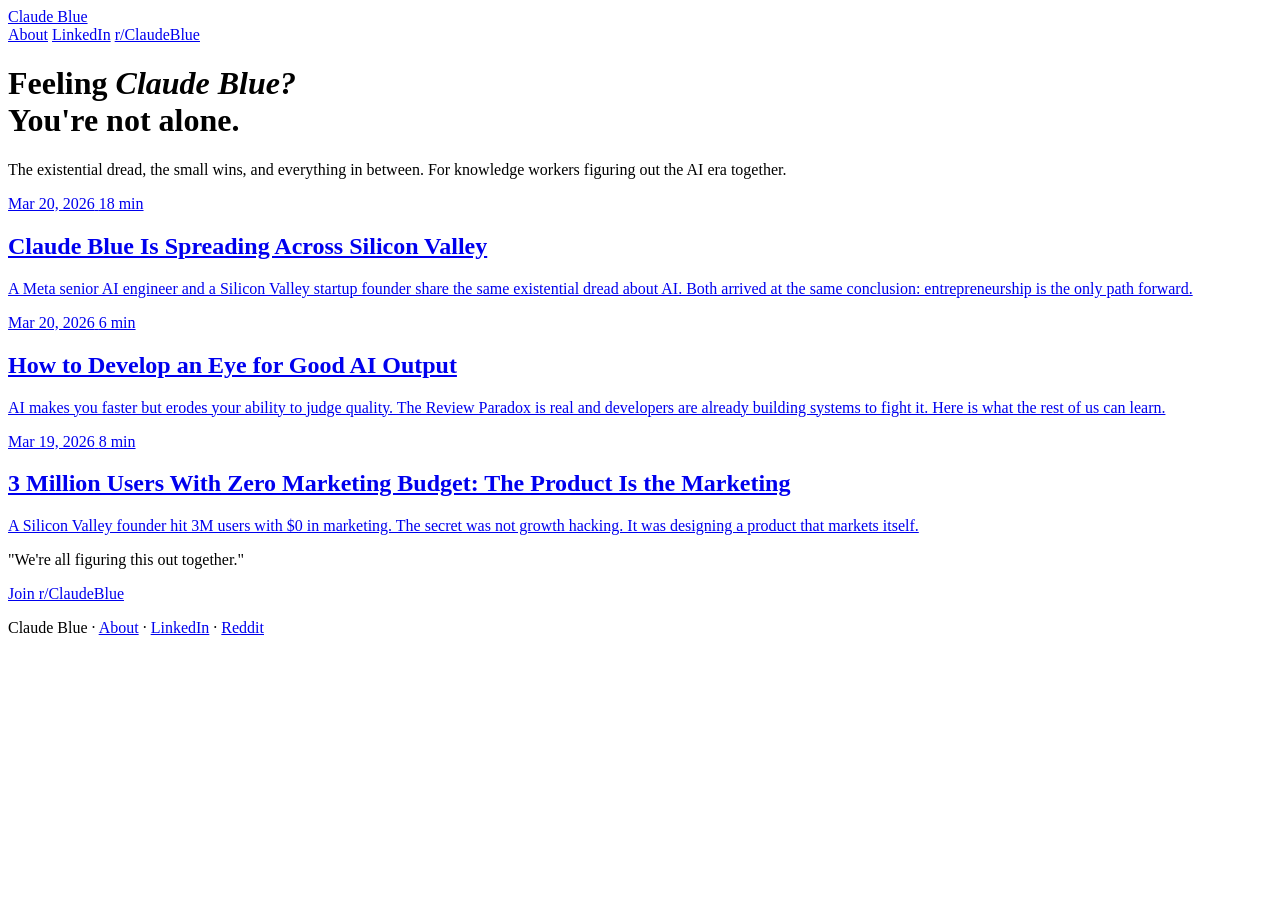
==== index.html @ cde7e664 "Create index.html" ====
<!DOCTYPE html>
<html lang="en">
<head>
    <meta charset="UTF-8">
    <meta name="viewport" content="width=device-width, initial-scale=1.0">
    <title>Claude Blue</title>
    <meta name="description" content="Feeling Claude Blue? You're not alone. The existential dread, the small wins, and everything in between. For knowledge workers figuring out the AI era together.">
    <meta name="author" content="Patrick Han">

    <meta property="og:title" content="Claude Blue">
    <meta property="og:description" content="The existential dread, the small wins, and everything in between. For knowledge workers figuring out the AI era together.">
    <meta property="og:type" content="website">
    <meta property="og:url" content="https://claudeblue.com">
    <meta name="twitter:card" content="summary">

    <script type="application/ld+json">
    {
        "@context": "https://schema.org",
        "@type": "Blog",
        "name": "Claude Blue",
        "description": "Practical AI insights for non-technical knowledge workers navigating the AI era",
        "url": "https://claudeblue.com",
        "author": {
            "@type": "Person",
            "name": "Patrick Han",
            "url": "https://www.linkedin.com/in/patrickwjhan/",
            "sameAs": [
                "https://www.linkedin.com/in/patrickwjhan/",
                "https://www.reddit.com/r/ClaudeBlue/"
            ]
        },
        "inLanguage": "en"
    }
    </script>

    <link rel="stylesheet" href="css/style.css">
    <link rel="preconnect" href="https://fonts.googleapis.com">
    <link rel="preconnect" href="https://fonts.gstatic.com" crossorigin>
    <link href="https://fonts.googleapis.com/css2?family=Inter:wght@400;500&family=Source+Serif+4:ital,wght@0,400;0,600;1,400&display=swap" rel="stylesheet">
</head>
<body>
    <nav class="nav">
        <div class="nav-inner">
            <a href="index.html" class="logo">Claude Blue</a>
            <div class="nav-right">
                <a href="about.html">About</a>
                <a href="https://www.linkedin.com/in/patrickwjhan/" target="_blank">LinkedIn</a>
                <a href="https://www.reddit.com/r/ClaudeBlue/" target="_blank" class="join-btn">r/ClaudeBlue</a>
            </div>
        </div>
    </nav>

    <header class="hero">
        <h1>Feeling <em>Claude Blue?</em><br>You're not alone.</h1>
        <p>The existential dread, the small wins, and everything in between. For knowledge workers figuring out the AI era together.</p>
    </header>

    <div class="feed">
        <a href="posts/claude-blue-is-spreading-across-silicon-valley.html" class="feed-item">
            <div class="feed-meta">
                <span>Mar 20, 2026</span>
                <span class="dot"></span>
                <span>18 min</span>
            </div>
            <h2 class="feed-title">Claude Blue Is Spreading Across Silicon Valley</h2>
            <p class="feed-excerpt">A Meta senior AI engineer and a Silicon Valley startup founder share the same existential dread about AI. Both arrived at the same conclusion: entrepreneurship is the only path forward.</p>
        </a>

        <a href="posts/how-to-develop-eye-for-good-ai-output.html" class="feed-item">
            <div class="feed-meta">
                <span>Mar 20, 2026</span>
                <span class="dot"></span>
                <span>6 min</span>
            </div>
            <h2 class="feed-title">How to Develop an Eye for Good AI Output</h2>
            <p class="feed-excerpt">AI makes you faster but erodes your ability to judge quality. The Review Paradox is real and developers are already building systems to fight it. Here is what the rest of us can learn.</p>
        </a>

        <a href="posts/3-million-users-product-is-marketing.html" class="feed-item">
            <div class="feed-meta">
                <span>Mar 19, 2026</span>
                <span class="dot"></span>
                <span>8 min</span>
            </div>
            <h2 class="feed-title">3 Million Users With Zero Marketing Budget: The Product Is the Marketing</h2>
            <p class="feed-excerpt">A Silicon Valley founder hit 3M users with $0 in marketing. The secret was not growth hacking. It was designing a product that markets itself.</p>
        </a>
    </div>

    <div class="bottom-cta">
        <p>"We're all figuring this out together."</p>
        <a href="https://www.reddit.com/r/ClaudeBlue/" target="_blank">Join r/ClaudeBlue</a>
    </div>

    <footer class="footer">
        <p>Claude Blue &middot; <a href="about.html">About</a> &middot; <a href="https://www.linkedin.com/in/patrickwjhan/" target="_blank">LinkedIn</a> &middot; <a href="https://www.reddit.com/r/ClaudeBlue/" target="_blank">Reddit</a></p>
    </footer>
</body>
</html>
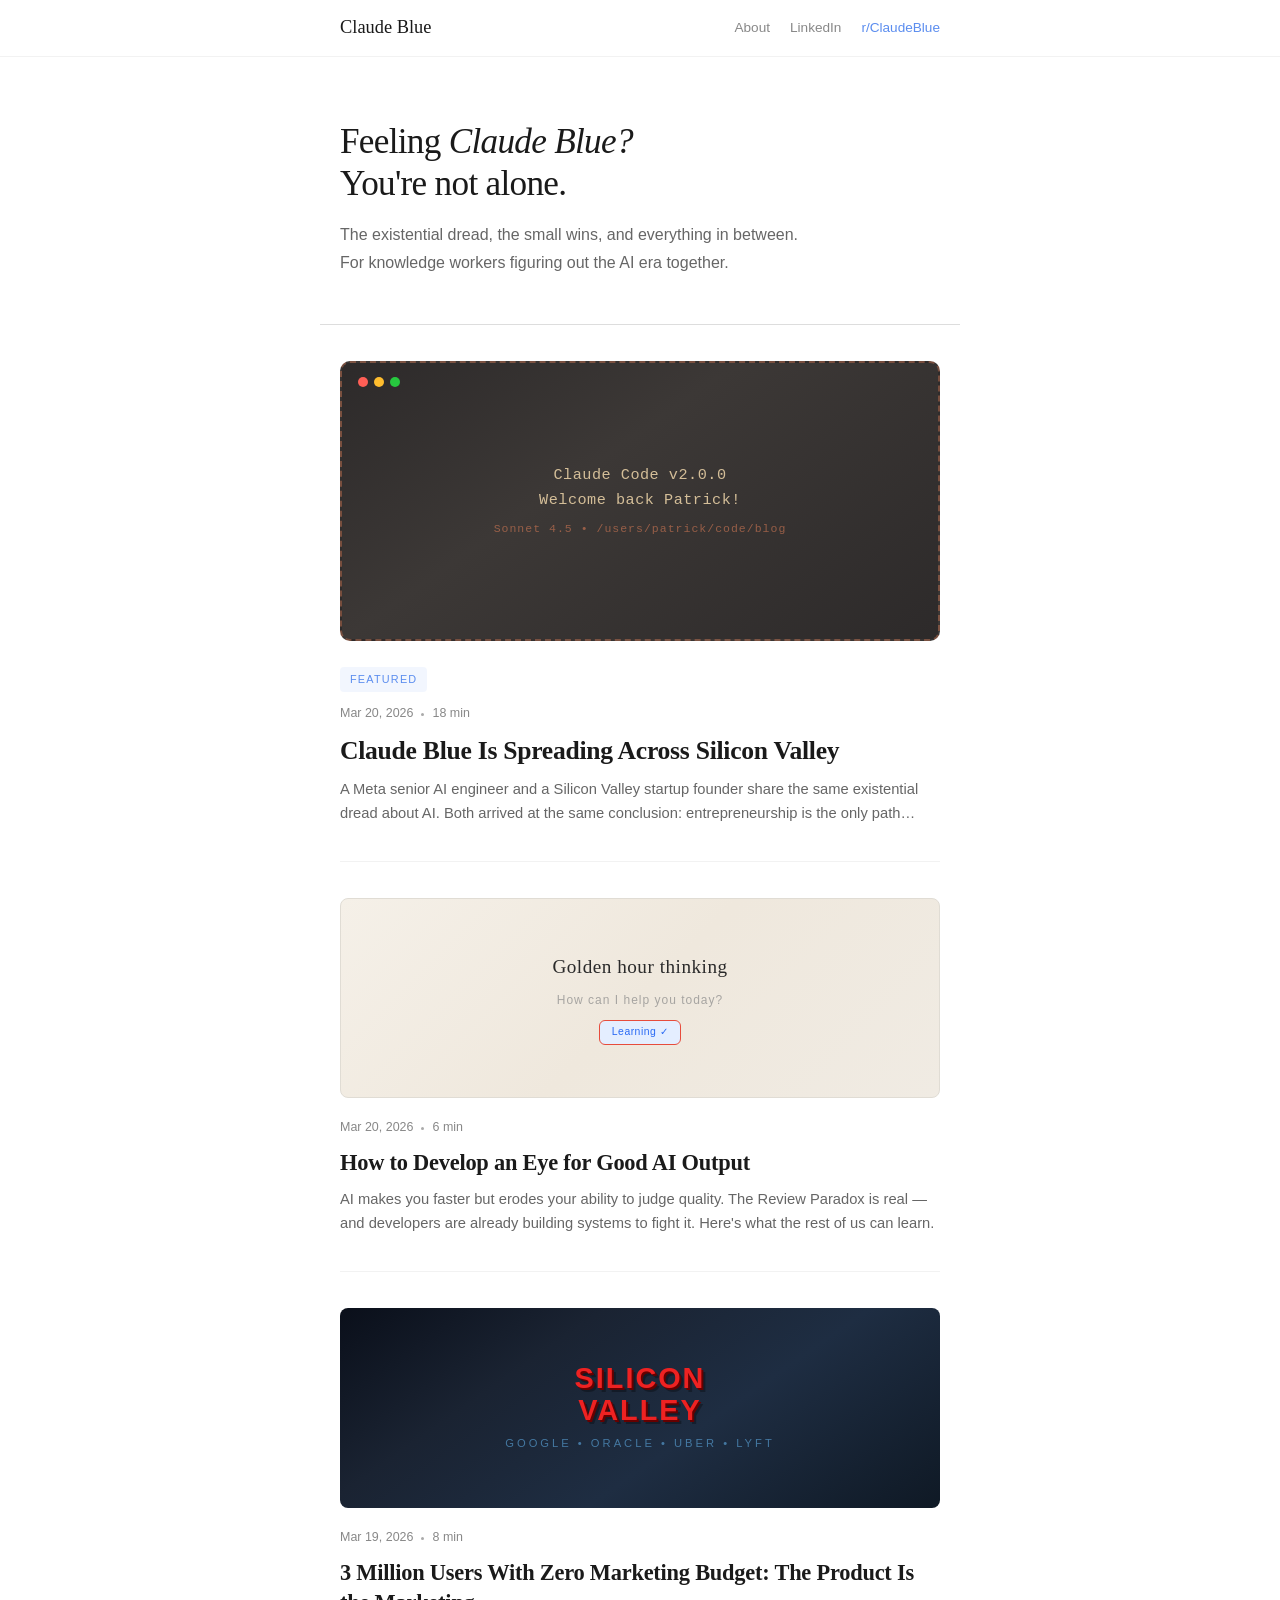
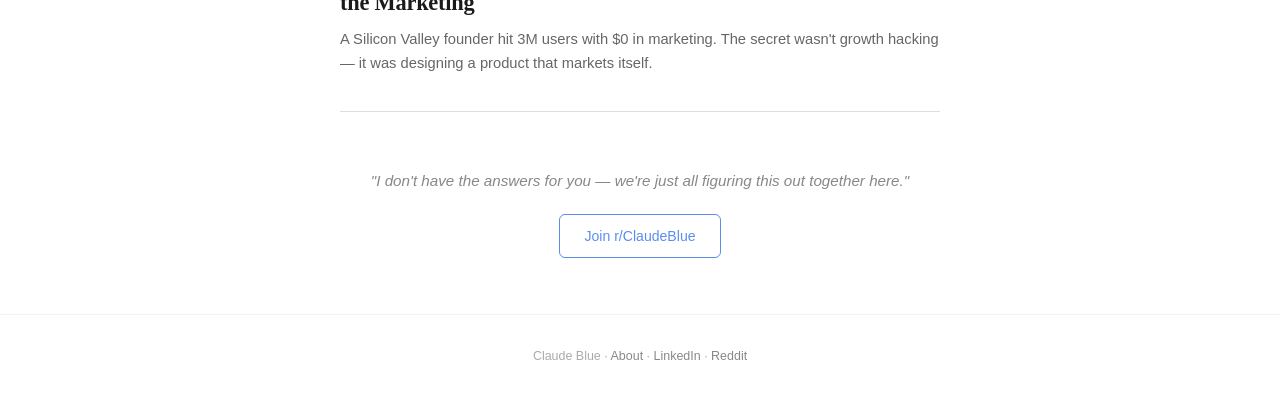
==== commit 821aa246: "Update index.html with CSS thumbnails and featured post" ====
--- a/index.html
+++ b/index.html
@@ -56,7 +56,15 @@
     </header>
 
     <div class="feed">
-        <a href="posts/claude-blue-is-spreading-across-silicon-valley.html" class="feed-item">
+        <!-- Post entries: add new posts at the top -->
+
+        <a href="posts/claude-blue-is-spreading-across-silicon-valley.html" class="feed-item featured">
+            <div class="feed-thumb thumb-terminal">
+                <div class="thumb-dots"><span class="dot-r"></span><span class="dot-y"></span><span class="dot-g"></span></div>
+                <div class="feed-thumb-title">Claude Code v2.0.0<br>Welcome back Patrick!</div>
+                <div class="feed-thumb-sub">Sonnet 4.5 &bull; /users/patrick/code/blog</div>
+            </div>
+            <span class="feed-badge">Featured</span>
             <div class="feed-meta">
                 <span>Mar 20, 2026</span>
                 <span class="dot"></span>
@@ -67,28 +75,37 @@
         </a>
 
         <a href="posts/how-to-develop-eye-for-good-ai-output.html" class="feed-item">
+            <div class="feed-thumb thumb-claude-ai">
+                <div class="feed-thumb-title">Golden hour thinking</div>
+                <div class="feed-thumb-sub">How can I help you today?</div>
+                <div class="thumb-badge">Learning &check;</div>
+            </div>
             <div class="feed-meta">
                 <span>Mar 20, 2026</span>
                 <span class="dot"></span>
                 <span>6 min</span>
             </div>
             <h2 class="feed-title">How to Develop an Eye for Good AI Output</h2>
-            <p class="feed-excerpt">AI makes you faster but erodes your ability to judge quality. The Review Paradox is real and developers are already building systems to fight it. Here is what the rest of us can learn.</p>
+            <p class="feed-excerpt">AI makes you faster but erodes your ability to judge quality. The Review Paradox is real — and developers are already building systems to fight it. Here's what the rest of us can learn.</p>
         </a>
 
         <a href="posts/3-million-users-product-is-marketing.html" class="feed-item">
+            <div class="feed-thumb thumb-sv">
+                <div class="feed-thumb-title">SILICON<br>VALLEY</div>
+                <div class="feed-thumb-sub">Google &bull; Oracle &bull; Uber &bull; Lyft</div>
+            </div>
             <div class="feed-meta">
                 <span>Mar 19, 2026</span>
                 <span class="dot"></span>
                 <span>8 min</span>
             </div>
             <h2 class="feed-title">3 Million Users With Zero Marketing Budget: The Product Is the Marketing</h2>
-            <p class="feed-excerpt">A Silicon Valley founder hit 3M users with $0 in marketing. The secret was not growth hacking. It was designing a product that markets itself.</p>
+            <p class="feed-excerpt">A Silicon Valley founder hit 3M users with $0 in marketing. The secret wasn't growth hacking — it was designing a product that markets itself.</p>
         </a>
     </div>
 
     <div class="bottom-cta">
-        <p>"We're all figuring this out together."</p>
+        <p>"I don't have the answers for you — we're just all figuring this out together here."</p>
         <a href="https://www.reddit.com/r/ClaudeBlue/" target="_blank">Join r/ClaudeBlue</a>
     </div>
 
--- a/css/style.css
+++ b/css/style.css
@@ -0,0 +1,555 @@
+/* ========================================
+   Claude Blue â Brunch-style minimal blog
+   ======================================== */
+
+:root {
+    --black: #1a1a1a;
+    --gray-700: #333;
+    --gray-500: #666;
+    --gray-400: #888;
+    --gray-300: #aaa;
+    --gray-200: #ddd;
+    --gray-100: #f2f2f2;
+    --white: #fff;
+    --blue: #5b8def;
+    --font-serif: 'Source Serif 4', Georgia, serif;
+    --font-sans: 'Inter', -apple-system, BlinkMacSystemFont, sans-serif;
+}
+
+*, *::before, *::after { box-sizing: border-box; margin: 0; padding: 0; }
+html { -webkit-font-smoothing: antialiased; }
+
+body {
+    font-family: var(--font-sans);
+    color: var(--black);
+    background: var(--white);
+    line-height: 1.6;
+}
+
+a { color: inherit; text-decoration: none; }
+
+/* ========= Nav ========= */
+.nav {
+    position: sticky;
+    top: 0;
+    z-index: 100;
+    background: rgba(255,255,255,0.95);
+    backdrop-filter: blur(12px);
+    border-bottom: 1px solid var(--gray-100);
+}
+
+.nav-inner {
+    max-width: 640px;
+    margin: 0 auto;
+    padding: 0 20px;
+    height: 56px;
+    display: flex;
+    align-items: center;
+    justify-content: space-between;
+}
+
+.logo {
+    font-family: var(--font-serif);
+    font-size: 1.15rem;
+    font-weight: 400;
+}
+
+.nav-right {
+    display: flex;
+    align-items: center;
+    gap: 20px;
+    font-size: 0.85rem;
+}
+
+.nav-right a {
+    color: var(--gray-400);
+    transition: color 0.2s;
+}
+
+.nav-right a:hover { color: var(--black); }
+
+.nav-right .join-btn {
+    color: var(--blue);
+    font-weight: 500;
+}
+
+.nav-right .join-btn:hover { opacity: 0.8; }
+
+/* ========= Hero ========= */
+.hero {
+    max-width: 640px;
+    margin: 0 auto;
+    padding: 64px 20px 48px;
+    border-bottom: 1px solid var(--gray-200);
+}
+
+.hero h1 {
+    font-family: var(--font-serif);
+    font-size: 2.2rem;
+    font-weight: 400;
+    line-height: 1.2;
+    margin-bottom: 16px;
+    letter-spacing: -0.02em;
+}
+
+.hero h1 em { font-style: italic; }
+
+.hero p {
+    font-size: 1rem;
+    color: var(--gray-500);
+    line-height: 1.7;
+    max-width: 480px;
+}
+
+/* ========= Feed ========= */
+.feed {
+    max-width: 640px;
+    margin: 0 auto;
+    padding: 0 20px;
+}
+
+.feed-item {
+    display: block;
+    padding: 36px 0;
+    border-bottom: 1px solid var(--gray-100);
+    transition: opacity 0.2s;
+}
+
+.feed-item:hover { opacity: 0.75; }
+.feed-item:last-child { border-bottom: 1px solid var(--gray-200); }
+
+/* --- Thumbnail --- */
+.feed-thumb {
+    width: 100%;
+    height: 200px;
+    border-radius: 8px;
+    margin-bottom: 20px;
+    position: relative;
+    overflow: hidden;
+    display: flex;
+    align-items: center;
+    justify-content: center;
+    flex-direction: column;
+}
+
+.feed-thumb-title {
+    font-family: var(--font-sans);
+    font-weight: 500;
+    letter-spacing: 0.5px;
+    text-align: center;
+    padding: 0 24px;
+}
+
+.feed-thumb-sub {
+    font-family: var(--font-sans);
+    font-size: 0.72rem;
+    text-align: center;
+    margin-top: 8px;
+    opacity: 0.7;
+    letter-spacing: 1px;
+}
+
+/* Theme: Claude Code terminal (dark) */
+.thumb-terminal {
+    background: linear-gradient(145deg, #2d2a2a 0%, #3c3836 40%, #2d2a2a 100%);
+    border: 2px dashed rgba(192, 112, 80, 0.5);
+}
+.thumb-terminal .feed-thumb-title {
+    color: #d4be98;
+    font-family: 'Courier New', monospace;
+    font-size: 0.95rem;
+}
+.thumb-terminal .feed-thumb-sub {
+    color: #c07050;
+    font-family: 'Courier New', monospace;
+}
+.thumb-terminal .thumb-dots {
+    display: flex;
+    gap: 6px;
+    position: absolute;
+    top: 14px;
+    left: 16px;
+}
+.thumb-dots span {
+    width: 10px;
+    height: 10px;
+    border-radius: 50%;
+    display: block;
+}
+.thumb-dots .dot-r { background: #ff5f56; }
+.thumb-dots .dot-y { background: #ffbd2e; }
+.thumb-dots .dot-g { background: #27c93f; }
+
+/* Theme: Claude.ai (light/warm) */
+.thumb-claude-ai {
+    background: linear-gradient(135deg, #f5f0e8 0%, #efe8dd 50%, #f0ebe3 100%);
+    border: 1px solid #e0dcd4;
+}
+.thumb-claude-ai .feed-thumb-title {
+    font-family: var(--font-serif);
+    color: #2a2a2a;
+    font-size: 1.2rem;
+    font-weight: 400;
+}
+.thumb-claude-ai .feed-thumb-sub {
+    color: #888;
+    font-size: 0.75rem;
+}
+.thumb-claude-ai .thumb-badge {
+    display: inline-block;
+    font-family: var(--font-sans);
+    font-size: 0.65rem;
+    color: #2a6af4;
+    background: #e4eeff;
+    border: 1.5px solid #e74c3c;
+    border-radius: 6px;
+    padding: 3px 12px;
+    margin-top: 10px;
+    letter-spacing: 0.5px;
+}
+
+/* Theme: Silicon Valley (dark cinematic) */
+.thumb-sv {
+    background: linear-gradient(145deg, #0a0f1a 0%, #1a2332 30%, #1e2d42 60%, #0f1925 100%);
+}
+.thumb-sv .feed-thumb-title {
+    color: #ee2222;
+    font-size: 1.8rem;
+    font-weight: 700;
+    text-transform: uppercase;
+    letter-spacing: 2px;
+    text-shadow: 2px 2px 0 #600, 4px 4px 0 rgba(0,0,0,0.3);
+    line-height: 1.1;
+}
+.thumb-sv .feed-thumb-sub {
+    color: #5599cc;
+    font-size: 0.7rem;
+    text-transform: uppercase;
+    letter-spacing: 3px;
+}
+
+/* --- Featured (Highlight) --- */
+.feed-item.featured {
+    padding: 0 0 36px;
+    margin-top: 36px;
+}
+
+.feed-item.featured .feed-thumb {
+    height: 280px;
+    border-radius: 10px;
+    margin-bottom: 24px;
+}
+
+.feed-item.featured .feed-title {
+    font-size: 1.6rem;
+}
+
+.feed-item.featured .feed-badge {
+    display: inline-block;
+    font-family: var(--font-sans);
+    font-size: 0.68rem;
+    font-weight: 500;
+    text-transform: uppercase;
+    letter-spacing: 1.2px;
+    color: var(--blue);
+    background: rgba(91, 141, 239, 0.08);
+    padding: 4px 10px;
+    border-radius: 4px;
+    margin-bottom: 12px;
+}
+
+.feed-badge { display: none; }
+
+.feed-meta {
+    font-size: 0.78rem;
+    color: var(--gray-400);
+    margin-bottom: 10px;
+    display: flex;
+    align-items: center;
+    gap: 8px;
+}
+
+.feed-meta .dot {
+    width: 3px;
+    height: 3px;
+    background: var(--gray-300);
+    border-radius: 50%;
+    display: inline-block;
+}
+
+.feed-title {
+    font-family: var(--font-serif);
+    font-size: 1.4rem;
+    font-weight: 600;
+    line-height: 1.35;
+    margin-bottom: 8px;
+    letter-spacing: -0.01em;
+    color: var(--black);
+}
+
+.feed-excerpt {
+    font-size: 0.92rem;
+    color: var(--gray-500);
+    line-height: 1.65;
+    display: -webkit-box;
+    -webkit-line-clamp: 2;
+    -webkit-box-orient: vertical;
+    overflow: hidden;
+}
+
+/* ========= Bottom CTA ========= */
+.bottom-cta {
+    max-width: 640px;
+    margin: 0 auto;
+    padding: 56px 20px;
+    text-align: center;
+}
+
+.bottom-cta p {
+    font-size: 0.95rem;
+    color: var(--gray-400);
+    line-height: 1.7;
+    margin-bottom: 20px;
+    font-style: italic;
+}
+
+.bottom-cta a {
+    font-size: 0.88rem;
+    font-weight: 500;
+    color: var(--blue);
+    padding: 10px 24px;
+    border: 1px solid var(--blue);
+    border-radius: 6px;
+    display: inline-block;
+    transition: all 0.2s;
+}
+
+.bottom-cta a:hover {
+    background: var(--blue);
+    color: var(--white);
+}
+
+/* ========= Post Page ========= */
+.post-hero {
+    max-width: 640px;
+    margin: 0 auto;
+    padding: 32px 20px 0;
+}
+
+.post-hero .feed-thumb {
+    height: 260px;
+    border-radius: 10px;
+}
+
+.post-header {
+    max-width: 640px;
+    margin: 0 auto;
+    padding: 32px 20px 0;
+}
+
+.post-meta-top {
+    font-size: 0.82rem;
+    color: var(--gray-400);
+    margin-bottom: 16px;
+    display: flex;
+    align-items: center;
+    gap: 8px;
+}
+
+.post-header h1 {
+    font-family: var(--font-serif);
+    font-size: 2rem;
+    font-weight: 600;
+    line-height: 1.25;
+    margin-bottom: 32px;
+    letter-spacing: -0.02em;
+}
+
+.post-body {
+    max-width: 640px;
+    margin: 0 auto;
+    padding: 0 20px 80px;
+}
+
+.post-body p {
+    font-family: var(--font-serif);
+    font-size: 1.08rem;
+    line-height: 1.85;
+    color: var(--gray-700);
+    margin-bottom: 28px;
+}
+
+.post-body h2 {
+    font-family: var(--font-serif);
+    font-size: 1.35rem;
+    font-weight: 600;
+    margin: 48px 0 16px;
+    color: var(--black);
+}
+
+.post-body h3 {
+    font-family: var(--font-serif);
+    font-size: 1.1rem;
+    font-weight: 600;
+    margin: 32px 0 12px;
+    color: var(--black);
+}
+
+.post-body blockquote {
+    border-left: 2px solid var(--gray-200);
+    padding-left: 20px;
+    margin: 32px 0;
+    font-family: var(--font-serif);
+    font-style: italic;
+    color: var(--gray-500);
+    font-size: 1.05rem;
+    line-height: 1.8;
+}
+
+.post-body strong { color: var(--black); }
+
+.post-body a {
+    color: var(--blue);
+    text-decoration: underline;
+    text-underline-offset: 2px;
+}
+
+.post-body ul, .post-body ol {
+    margin: 0 0 28px 24px;
+    color: var(--gray-700);
+}
+
+.post-body li {
+    font-family: var(--font-serif);
+    font-size: 1.08rem;
+    line-height: 1.85;
+    margin-bottom: 8px;
+}
+
+/* FAQ (AEO) */
+.faq {
+    margin-top: 56px;
+    padding-top: 32px;
+    border-top: 1px solid var(--gray-100);
+}
+
+.faq > h2 {
+    font-family: var(--font-sans);
+    font-size: 0.8rem;
+    font-weight: 500;
+    text-transform: uppercase;
+    letter-spacing: 1.5px;
+    color: var(--gray-400);
+    margin-bottom: 24px;
+}
+
+.faq-item { margin-bottom: 20px; }
+
+.faq-item h3 {
+    font-family: var(--font-serif);
+    font-size: 1rem;
+    font-weight: 600;
+    margin: 0 0 6px;
+    color: var(--black);
+}
+
+.faq-item p {
+    font-family: var(--font-serif);
+    font-size: 0.95rem;
+    color: var(--gray-500);
+    line-height: 1.7;
+    margin: 0;
+}
+
+/* Share */
+.share {
+    margin-top: 48px;
+    padding-top: 24px;
+    border-top: 1px solid var(--gray-100);
+    display: flex;
+    gap: 12px;
+    align-items: center;
+}
+
+.share span {
+    font-size: 0.8rem;
+    color: var(--gray-400);
+}
+
+.share a {
+    font-size: 0.82rem;
+    color: var(--gray-500);
+    padding: 6px 14px;
+    border: 1px solid var(--gray-200);
+    border-radius: 4px;
+    transition: all 0.2s;
+    text-decoration: none;
+}
+
+.share a:hover {
+    border-color: var(--blue);
+    color: var(--blue);
+}
+
+/* About Page */
+.about-content {
+    max-width: 640px;
+    margin: 0 auto;
+    padding: 64px 20px 80px;
+}
+
+.about-content h1 {
+    font-family: var(--font-serif);
+    font-size: 2rem;
+    font-weight: 600;
+    margin-bottom: 32px;
+}
+
+.about-content p {
+    font-family: var(--font-serif);
+    font-size: 1.08rem;
+    line-height: 1.85;
+    color: var(--gray-700);
+    margin-bottom: 28px;
+}
+
+.about-content h2 {
+    font-family: var(--font-serif);
+    font-size: 1.35rem;
+    font-weight: 600;
+    margin: 48px 0 16px;
+    color: var(--black);
+}
+
+.about-content a {
+    color: var(--blue);
+    text-decoration: underline;
+    text-underline-offset: 2px;
+}
+
+/* ========= Footer ========= */
+.footer {
+    border-top: 1px solid var(--gray-100);
+    padding: 32px 20px;
+    text-align: center;
+}
+
+.footer p {
+    font-size: 0.78rem;
+    color: var(--gray-300);
+}
+
+.footer a { color: var(--gray-400); text-decoration: none; }
+.footer a:hover { color: var(--black); }
+
+/* ========= Responsive ========= */
+@media (max-width: 480px) {
+    .hero h1 { font-size: 1.7rem; }
+    .feed-title { font-size: 1.2rem; }
+    .hero { padding: 48px 20px 36px; }
+    .post-header h1 { font-size: 1.6rem; }
+    .nav-right .hide-mobile { display: none; }
+    .feed-thumb { height: 160px; }
+    .feed-item.featured .feed-thumb { height: 200px; }
+    .feed-item.featured .feed-title { font-size: 1.3rem; }
+}
